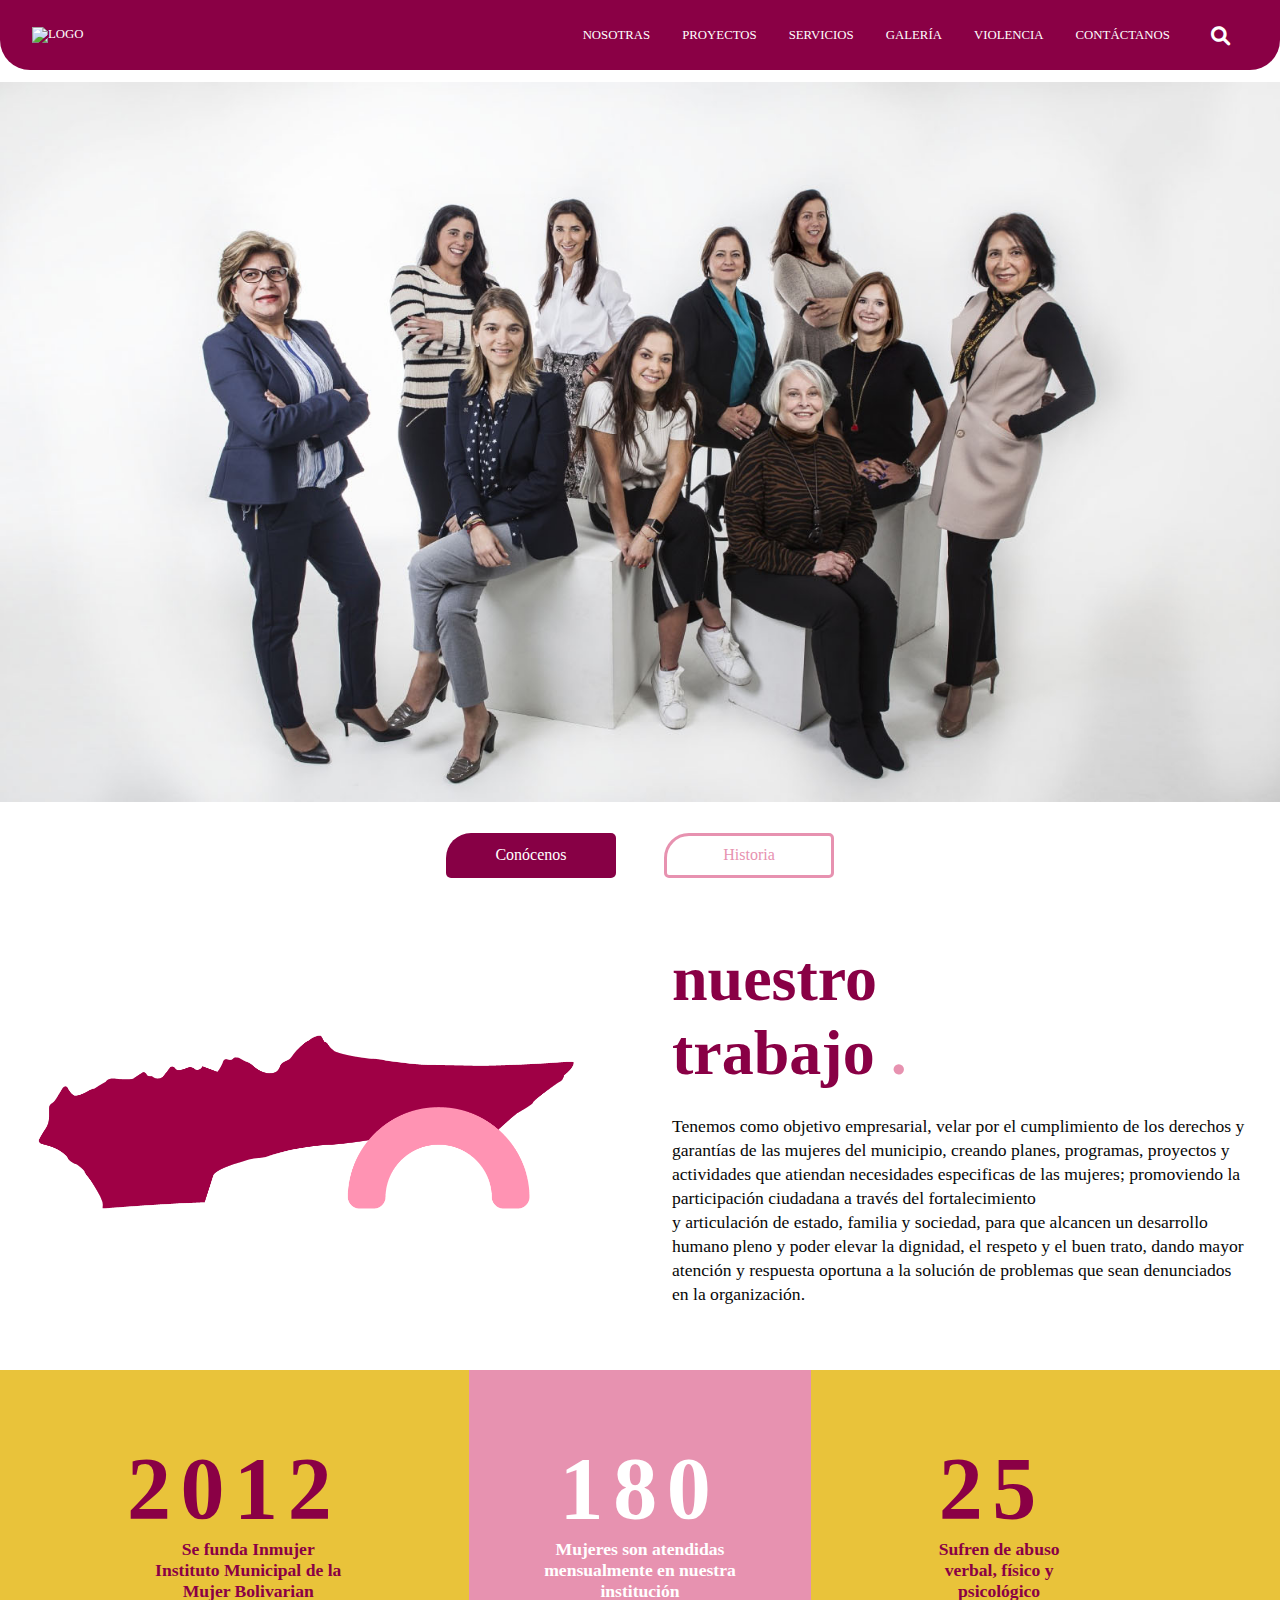
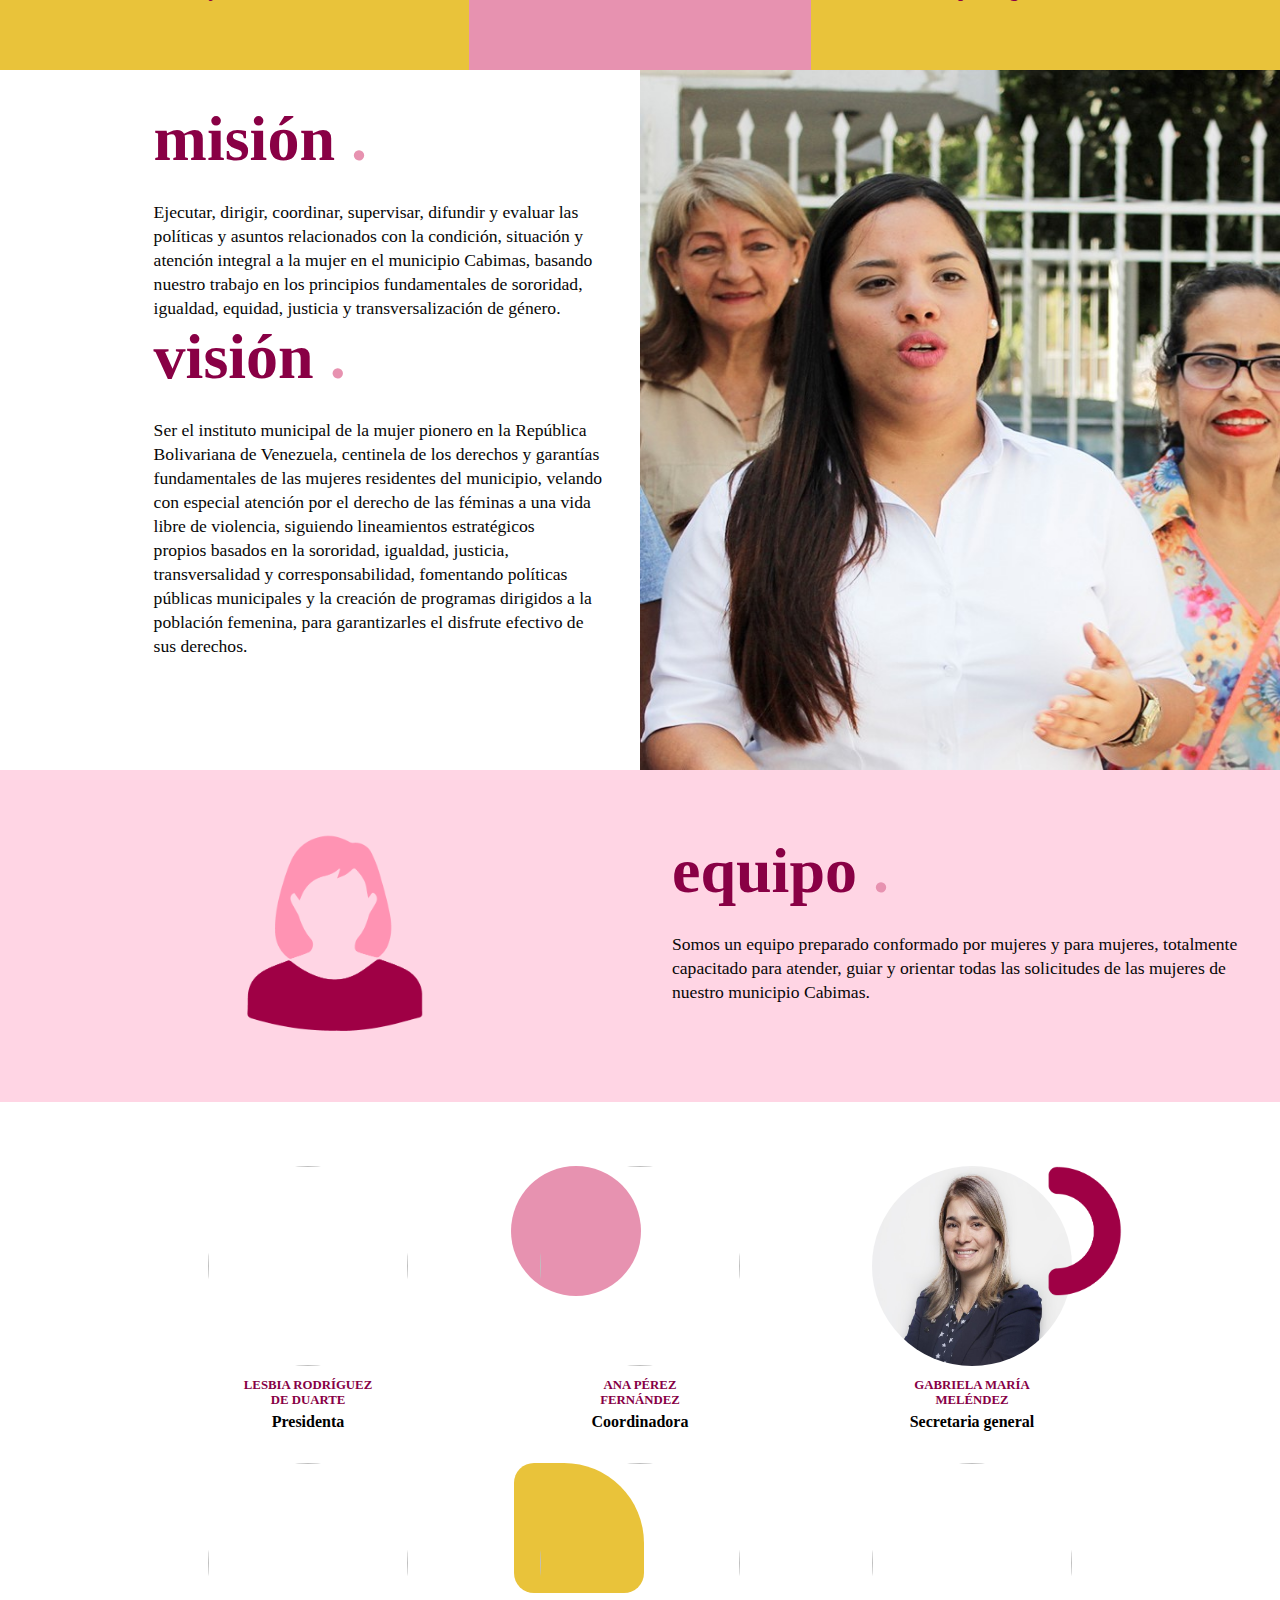
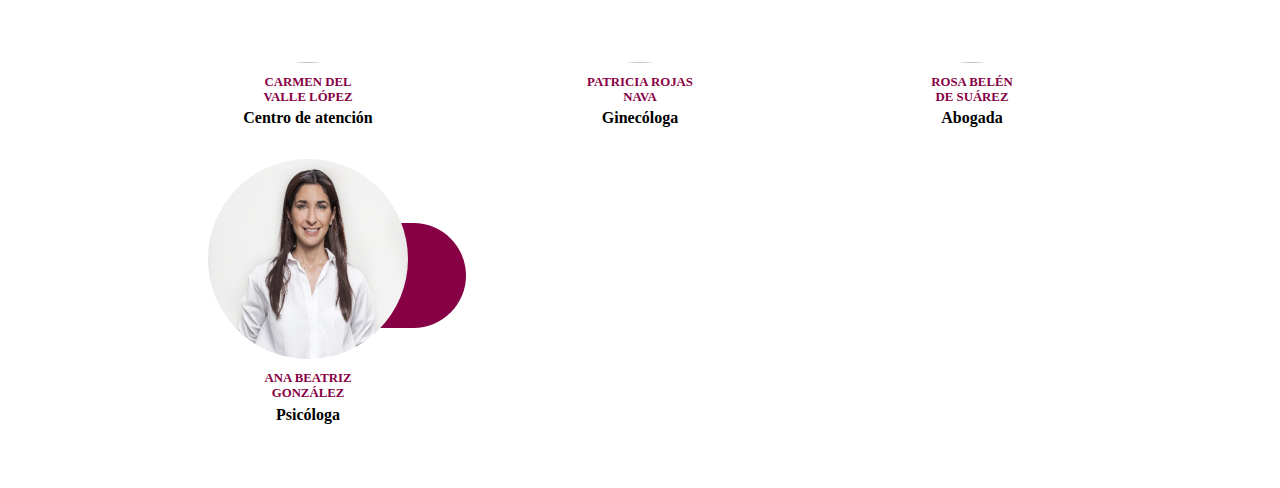
==== about.html @ 9f3c7866 "About page and refactor" ====
<!DOCTYPE html>
<html lang="en">
  <head>
    <meta charset="UTF-8" />
    <meta http-equiv="X-UA-Compatible" content="IE=edge" />
    <meta name="viewport" content="width=device-width, initial-scale=1.0" />
    <title>Conócenos</title>

    <!-- FONTS LINKS -->
    <link rel="stylesheet" href="./css/fonts.css" />

    <!-- CSS LINKS -->
    <link rel="stylesheet" href="./css/about.css" />
    <link rel="stylesheet" href="./css/header.css" />
    <link rel="stylesheet" href="./css/footer.css" />

    <!-- FONTAWESOME CDN LINK -->
    <link
      rel="stylesheet"
      href="https://cdnjs.cloudflare.com/ajax/libs/font-awesome/6.0.0/css/all.min.css"
      integrity="sha512-9usAa10IRO0HhonpyAIVpjrylPvoDwiPUiKdWk5t3PyolY1cOd4DSE0Ga+ri4AuTroPR5aQvXU9xC6qOPnzFeg=="
      crossorigin="anonymous"
      referrerpolicy="no-referrer"
    />
  </head>
  <body>
    <!-- HEADER -->
    <header class="header border-radius">
      <!-- CONTAINER LAYOUT -->
      <div class="container">
        <!-- LOGO -->
        <div>
          <a href="./index.html"><img src="./assets/images/Logo del instituto.png" alt="Logo" /></a>
        </div>

        <!-- NAVBAR -->
        <nav>
          <li><a href="#">Nosotras</a></li>
          <li><a href="#">Proyectos</a></li>
          <li><a href="#">Servicios</a></li>
          <li><a href="#">Galería</a></li>
          <li><a href="#">Violencia</a></li>
          <li><a href="#">Contáctanos</a></li>

          <div class="search-input">
            <i class="fa-solid fa-magnifying-glass"></i>

            <input type="text" placeholder="Buscar..." />
          </div>
        </nav>

        <!-- MOBILE BURGER ICON -->
        <div class="burger-icon" onclick="mobileNavHandler()">
          <i class="fa-solid fa-bars"></i>
        </div>
      </div>
    </header>

    <!-- MAIN -->
    <main class="main">
      <img src="./assets/images/about/1551988524.jpeg" alt="" />
    </main>

    <div class="layout-container">
      <!-- NAV SECTION -->
      <section class="nav-section">
        <a class="btn btn-conocenos" href="">Conócenos</a>

        <a class="btn btn-historia" href="">Historia</a>
      </section>

      <!-- OUR WORK -->
      <section class="work">
        <div class="container">
          <!-- IMAGE -->
          <div class="work-content-image">
            <img src="./assets/images/about/Nuestro trabajo.png" alt="" />
          </div>

          <div class="work-content-text">
            <h2 class="sub-title">
              Nuestro <span class="down">trabajo <span class="endpoint">.</span></span>
            </h2>

            <p class="paragraph">
              Tenemos como objetivo empresarial, velar por el cumplimiento de los derechos y
              garantías de las mujeres del municipio, creando planes, programas, proyectos y
              actividades que atiendan necesidades especificas de las mujeres; promoviendo la
              participación ciudadana a través del fortalecimiento <br />
              y articulación de estado, familia y sociedad, para que alcancen un desarrollo humano
              pleno y poder elevar la dignidad, el respeto y el buen trato, dando mayor atención y
              respuesta oportuna a la solución de problemas que sean denunciados en la organización.
            </p>
          </div>
        </div>
      </section>

      <!-- DATA CARDS -->
      <section class="data-cards">
        <div class="card">
          <h3>2012</h3>

          <p>
            Se funda Inmujer<br />
            Instituto Municipal de la<br />
            Mujer Bolivarian
          </p>
        </div>
        <div class="card">
          <h3>180</h3>

          <p>
            Mujeres son atendidas<br />
            mensualmente en nuestra<br />
            institución
          </p>
        </div>
        <div class="card">
          <h3>25</h3>

          <p>
            Sufren de abuso<br />
            verbal, físico y<br />
            psicológico
          </p>
        </div>
      </section>

      <!-- ENTERPRISE -->
      <section class="enterprise">
        <div class="enterprise-content-text">
          <div>
            <h2 class="sub-title">Misión <span class="endpoint">.</span></h2>

            <p class="paragraph">
              Ejecutar, dirigir, coordinar, supervisar, difundir y evaluar las políticas y asuntos
              relacionados con la condición, situación y atención integral a la mujer en el
              municipio Cabimas, basando nuestro trabajo en los principios fundamentales de
              sororidad, igualdad, equidad, justicia y transversalización de género.
            </p>
          </div>

          <div>
            <h2 class="sub-title">Visión <span class="endpoint">.</span></h2>

            <p class="paragraph">
              Ser el instituto municipal de la mujer pionero en la República Bolivariana de
              Venezuela, centinela de los derechos y garantías fundamentales de las mujeres
              residentes del municipio, velando con especial atención por el derecho de las féminas
              a una vida libre de violencia, siguiendo lineamientos estratégicos<br />
              propios basados en la sororidad, igualdad, justicia, transversalidad y
              corresponsabilidad, fomentando políticas públicas municipales y la creación de
              programas dirigidos a la población femenina, para garantizarles el disfrute efectivo
              de sus derechos.
            </p>
          </div>
        </div>

        <div class="enterprise-content-image">
          <img src="./assets/images/about/zuneyka0152.jpeg" alt="" />
        </div>
      </section>

      <!-- TEAM -->
      <section class="team">
        <div class="container">
          <div class="team-content-image">
            <img src="./assets/images/about/Equipo.png" alt="" />
          </div>

          <div class="team-content-text">
            <h2 class="sub-title">Equipo <span class="endpoint">.</span></h2>

            <p class="paragraph">
              Somos un equipo preparado conformado por mujeres y para mujeres, totalmente capacitado
              para atender, guiar y orientar todas las solicitudes de las mujeres de nuestro
              municipio Cabimas.
            </p>
          </div>
        </div>
      </section>

      <!-- TEAM CARDS -->
      <section class="team-cards">
        <div class="container">
          <!-- TEAM CARD 1 -->
          <div class="team-card">
            <div class="team-card-image">
              <img src="./assets/images/home/img-6.jpeg" alt="" />
            </div>

            <div class="team-card-text">
              <h4>
                LESBIA RODRÍGUEZ<br />
                DE DUARTE
              </h4>

              <p>Presidenta</p>
            </div>
          </div>

          <!-- TEAM CARD 2 -->
          <div class="team-card">
            <!-- FIGURE 1 -->
            <div class="team-figure team-card-figure-1"></div>

            <div class="team-card-image">
              <img src="./assets/images/home/img-1.jpeg" alt="" />
            </div>

            <div class="team-card-text">
              <h4>
                ANA PÉREZ<br />
                FERNÁNDEZ
              </h4>

              <p>Coordinadora</p>
            </div>
          </div>

          <!-- TEAM CARD 3 -->
          <div class="team-card">
            <!-- FIGURE 2 -->
            <div class="team-figure team-card-figure-2">
              <img src="./assets/images/home/figuras/Recursos-Web-Iaaanmujer.png" alt="" />
            </div>

            <div class="team-card-image">
              <img src="./assets/images/about/img-2.jpeg" alt="" />
            </div>

            <div class="team-card-text">
              <h4>
                GABRIELA MARÍA<br />
                MELÉNDEZ
              </h4>

              <p>Secretaria general</p>
            </div>
          </div>

          <!-- TEAM CARD 4 -->
          <div class="team-card">
            <!-- FIGURE 3 -->
            <div class="team-figure team-card-figure-3">
              <img src="./assets/images/home/figuras/Elemento home.png" alt="" />
            </div>

            <div class="team-card-image">
              <img src="./assets/images/home/img-3.jpeg" alt="" />
            </div>

            <div class="team-card-text">
              <h4>
                CARMEN DEL<br />
                VALLE LÓPEZ
              </h4>

              <p>Centro de atención</p>
            </div>
          </div>

          <!-- TEAM CARD 5 -->
          <div class="team-card">
            <!-- FIGURE 4 -->
            <div class="team-figure team-card-figure-4"></div>

            <div class="team-card-image">
              <img src="./assets/images/home/img-4.jpeg" alt="" />
            </div>

            <div class="team-card-text">
              <h4>
                PATRICIA ROJAS<br />
                NAVA
              </h4>

              <p>Ginecóloga</p>
            </div>
          </div>

          <!-- TEAM CARD 6 -->
          <div class="team-card">
            <div class="team-card-image">
              <img src="./assets/images/home/img-5.jpeg" alt="" />
            </div>

            <div class="team-card-text">
              <h4>
                ROSA BELÉN<br />
                DE SUÁREZ
              </h4>

              <p>Abogada</p>
            </div>
          </div>

          <!-- TEAM CARD 7 -->
          <div class="team-card">
            <!-- FIGURE 5 -->
            <div class="team-figure team-card-figure-5"></div>

            <div class="team-card-image">
              <img src="./assets/images/home/img-8.jpeg" alt="" />
            </div>

            <div class="team-card-text">
              <h4>
                ANA BEATRIZ<br />
                GONZÁLEZ
              </h4>

              <p>Psicóloga</p>
            </div>
          </div>
        </div>
      </section>
    </div>

    <script src="./js/main.js"></script>
  </body>
</html>
---- css/about.css ----
* {
  box-sizing: border-box;
  padding: 0;
  margin: 0;
}

/* GLOBAL CLASSES START */
.container {
  margin: 0 auto;
  max-width: 1280px;
}

.layout-container {
  position: relative;
  top: 4.8rem;
}

.btn {
  width: 150px;
  height: 45px;
  text-decoration: none;

  border-radius: 25px 5px 5px 5px;

  font-family: 'NunitoSans Black';
  font-size: 1rem;

  display: flex;
  justify-content: center;
  align-items: center;

  transition: all 0.3s ease-in-out;
}

.sub-title {
  text-transform: lowercase;

  color: #890045;
  font-family: 'DMSerifDisplay Regular';
  font-size: 2.5rem;

  text-align: center;
}

.sub-title .endpoint {
  color: #e792b0;
  font-size: 3rem;
}

.paragraph {
  margin-top: 1.5rem;
  line-height: 1.5rem;

  color: #070707;
  font-family: 'NunitoSans Regular';
  font-size: 1rem;
}

@media screen and (min-width: 768px) {
  .sub-title {
    text-align: start;
    font-size: 4rem;
  }

  .sub-title .down {
    display: block;
  }

  .sub-title .endpoint {
    font-size: 4rem;
  }

  .paragraph {
    font-size: 1.1rem;
  }

  .btn {
    width: 170px;
  }
}

/* GLOBAL CLASSES END */

/* MAIN START */
.main {
  position: relative;
  top: 5.1rem;
}

.main img {
  width: 100%;
}

/* MAIN END */

/* NAV SECTION START */
.nav-section {
  padding: 2rem 0;
  display: flex;
  justify-content: center;
}

.btn-conocenos {
  background-color: #870045;
  margin-right: 1.5rem;
  color: #fff;
}

.btn-conocenos:hover {
  background: #fff;
  border: 2px solid #870045;
  color: #870045;
}

.btn-historia {
  background: #fff;
  margin-left: 1.5rem;
  border: 3px solid #e792b0;
  color: #e792b0;
}

.btn-historia:hover {
  background: #e792b0;
  color: #fff;
}

/* NAV SECTION END */

/* OUR WORK START */
.work .container {
  padding: 2rem 2rem 4rem 2rem;

  display: grid;
  grid-template-columns: auto;
  gap: 2rem;
}

.work-content-image img {
  width: 100%;
}

@media screen and (min-width: 768px) {
  .work .container {
    grid-template-columns: 50% 50%;
  }

  .work-content-image {
    margin: auto 0;
  }

  .work p {
    padding-right: 2rem;
  }
}

@media screen and (min-width: 1024px) {
  .work-content-image img {
    width: 90%;
  }
}

/*  OUR WORK END */
/* .data-cards {
  display: grid;
  grid-auto-rows: 300px;
} */

.data-cards .card {
  height: 300px;
  text-align: center;

  display: flex;
  align-items: center;
  justify-content: center;

  flex-direction: column;
}

.data-cards h3 {
  letter-spacing: 0.6rem;

  font-size: 5.5rem;
  font-family: 'DMSerifDisplay Regular';
}

.data-cards p {
  font-size: 1.1rem;
  font-family: 'NunitoSans Regular';
  font-weight: 600;
}

.data-cards .card:nth-child(1),
.data-cards .card:nth-child(3) {
  background: #e9c33a;
}

.data-cards .card:nth-child(1) h3,
.data-cards .card:nth-child(1) p,
.data-cards .card:nth-child(3) h3,
.data-cards .card:nth-child(3) p {
  color: #8a0045;
}

.data-cards .card:nth-child(2) {
  background: #e792b0;
}

.data-cards .card:nth-child(2) h3,
.data-cards .card:nth-child(2) p {
  color: #fff;
}

@media screen and (min-width: 765px) {
  .data-cards {
    display: flex;
  }

  .data-cards .card {
    flex: 1;
  }
}

@media screen and (min-width: 1024px) {
  .data-cards .card:nth-child(1) {
    padding-right: 8rem;
    align-items: flex-end;
  }

  .data-cards .card:nth-child(3) {
    padding-left: 8rem;
    align-items: flex-start;
  }
}

/* DATA CARD END */

/* ENTERPRISE START */
.enterprise {
  position: relative;
}

.enterprise-content-text {
  padding: 2rem;
}

.enterprise-content-image {
  display: flex;
}

.enterprise-content-image img {
  width: 100%;
}

@media screen and (min-width: 768px) {
  .enterprise {
    display: flex;
  }

  .enterprise-content-text,
  .enterprise-content-image {
    width: 50%;
  }

  .enterprise-content-text {
    padding-left: 6%;
  }
}

@media screen and (min-width: 1024px) {
  .enterprise-content-text {
    padding-left: 12%;
  }
}

@media screen and (min-width: 1280px) {
  .enterprise {
    height: 700px;
  }
}

/* ENTERPRISE END */

/* TEAM START */
.team {
  background: #ffd5e4;
}

.team .container {
  padding: 4rem 2rem;

  display: grid;
  gap: 2rem;
}

.team-content-image {
  text-align: center;
}

.team-content-image img {
  max-height: 200px;
}

@media screen and (min-width: 760px) {
  .team .container {
    grid-template-columns: 50% 50%;
  }

  .team p {
    padding-right: 2rem;
  }
}

/* TEAM END  */

/* TEAM CARDS START */
.team-cards .container {
  padding: 4rem 2rem;

  display: grid;
  gap: 2rem;

  justify-content: center;
}

.team-card {
  position: relative;
  text-align: center;

  /* background-color: aqua; */
  width: 300px;

  transition: all 0.3s ease-in-out;
}

.team-card:hover {
  transform: translateY(-5px);
}

.team-card-image {
  margin: 0 auto;
}

.team-card-image img {
  width: 200px;
  height: 200px;

  border-radius: 50%;
}

.team-card h4 {
  margin-top: 0.5rem;
  color: #870045;

  font-size: 0.8rem;
  font-family: 'NunitoSans Black';
}

.team-card p {
  margin-top: 0.3rem;
  font-family: 'NunitoSans Regular';
  font-weight: bold;
}

/* TEAM CARD FIGURES */
.team-card-figure-1 {
  position: absolute;
  top: 0rem;
  left: 1.3rem;

  background: #e792b0;
  width: 130px;
  height: 130px;
  border-radius: 50%;

  z-index: -1;
}

.team-card-figure-2 {
  position: absolute;
  right: 0;
}

.team-card-figure-2 img {
  max-height: 130px;
}

.team-card-figure-3 {
  position: absolute;
  left: -2.5rem;
  top: 4rem;
}

.team-card-figure-3 img {
  max-height: 80px;
}

.team-card-figure-4 {
  position: absolute;
  left: 1.5rem;

  background: #e9c33a;
  width: 130px;
  height: 130px;

  border-radius: 20px 80px 20px 20px;
  z-index: -1;
}

.team-card-figure-5 {
  position: absolute;
  right: -0.5rem;
  bottom: 6rem;

  background: #870045;
  width: 230px;
  height: 105px;

  border-radius: 80px 80px 80px 80px;
  z-index: -1;
}

@media screen and (min-width: 1024px) {
  .team-cards .container {
    grid-template-columns: auto auto auto;
  }
}
---- css/header.css ----
.header {
  position: absolute;
  width: 100%;

  background: #8a0045;
  /* border-radius: 0 0 30px 30px; */

  font-family: 'NunitoSans ExtraBold';

  z-index: 1000;
}

.header.border-radius {
  border-radius: 0 0 30px 30px;
}

.header .container {
  padding: 1rem 2rem;

  font-size: 0.8rem;

  display: flex;
  justify-content: space-between;
  align-items: center;
}

.header img {
  object-fit: cover;
  max-height: 4rem;
}

.header nav {
  list-style: none;

  display: grid;
  grid-template-columns: auto auto auto auto auto auto auto;
  gap: 2rem;
  align-items: center;
}

.header a {
  text-transform: uppercase;
  text-decoration: none;
  /* letter-spacing: 0.1rem; */

  color: #fff;
  cursor: pointer;

  transition: all 0.3s ease-in-out;
}

.header a:hover {
  color: #e9c33a;
}

.header .search-input {
  padding: 0.6rem;

  border-radius: 1.5rem;

  display: flex;
  align-items: center;
}

.header .search-input i {
  color: #fff;

  font-size: 1.2rem;
}

.header .search-input input {
  background: none;
  width: 0;
  margin-left: 0.5rem;

  letter-spacing: 0.1rem;
  outline: none;
  border: none;

  font-family: 'NunitoSans ExtraBold';

  transition: all 0.3s ease-in-out;
}

.header .search-input:hover {
  background-color: #fff;
}

.header .search-input:hover > i {
  color: rgb(185, 185, 185);
}

.header .search-input:hover > input {
  width: 12.5rem;
}

.header .burger-icon {
  display: none;
}

@media screen and (max-width: 1145px) {
  /* .header {
    background-color: #e9c33a;
  } */

  .header nav {
    position: absolute;
    left: 0;
    top: 6.3rem;

    background: #8a0045;
    width: 100%;
    height: 0;
    opacity: 0;

    grid-template-columns: auto;
    grid-auto-rows: 5rem;
    gap: 0;

    text-align: center;

    transition: all 0.3s ease-in-out;

    z-index: 1000;

    pointer-events: none;
  }

  .header nav.open {
    height: calc(100vh - 6.375rem);
    opacity: 1;
    pointer-events: all;
  }

  .header .burger-icon {
    display: block;

    color: #fff;
    font-size: 1.5rem;

    cursor: pointer;
  }

  .header .search-input {
    display: none;
  }
}
---- css/footer.css ----
.footer {
  background: #850045;
  font-family: 'NunitoSans ExtraBold';
  color: #fff;
}

.footer .container {
  padding: 2rem;
}

.footer .logo {
  object-fit: cover;
  max-height: 5rem;
}

.footer-content {
  margin-top: 3rem;
}

.footer ul {
  list-style: none;

  display: grid;

  grid-template-columns: auto;
  gap: 2rem;

  align-items: center;
}

.footer ul a {
  font-size: 0.8rem;
  text-transform: uppercase;
  text-decoration: none;

  color: #fff;

  transition: all 0.3s ease-in-out;
}

.footer ul a:hover {
  color: #e9c33a;
}

.footer-social-networks {
  margin-top: 3rem;
}

.footer .networks-container {
  font-size: 1.7rem;
}

.footer-social-networks i {
  margin-right: 1rem;

  transition: all 0.3s ease-in-out;
}

.footer-social-networks i:hover {
  color: rgba(255, 255, 255, 0.774);
  cursor: pointer;
}

.footer-derechos {
  margin-top: 3rem;
  text-align: start;
}

@media screen and (min-width: 768px) {
  .footer .footer-content-container {
    display: grid;

    grid-template-columns: auto auto;
    gap: 20px;
  }

  .footer ul {
    grid-template-columns: auto auto auto auto auto auto;
    gap: 1rem;
  }

  .footer-social-networks {
    margin-top: 1rem;
  }

  .footer .networks-container {
    text-align: end;
  }

  .footer-derechos {
    margin-top: 1rem;
    text-align: center;
  }
}

@media screen and (min-width: 1024px) {
  .footer ul {
    grid-template-columns: auto auto auto auto auto auto;
    gap: 0;
  }
}
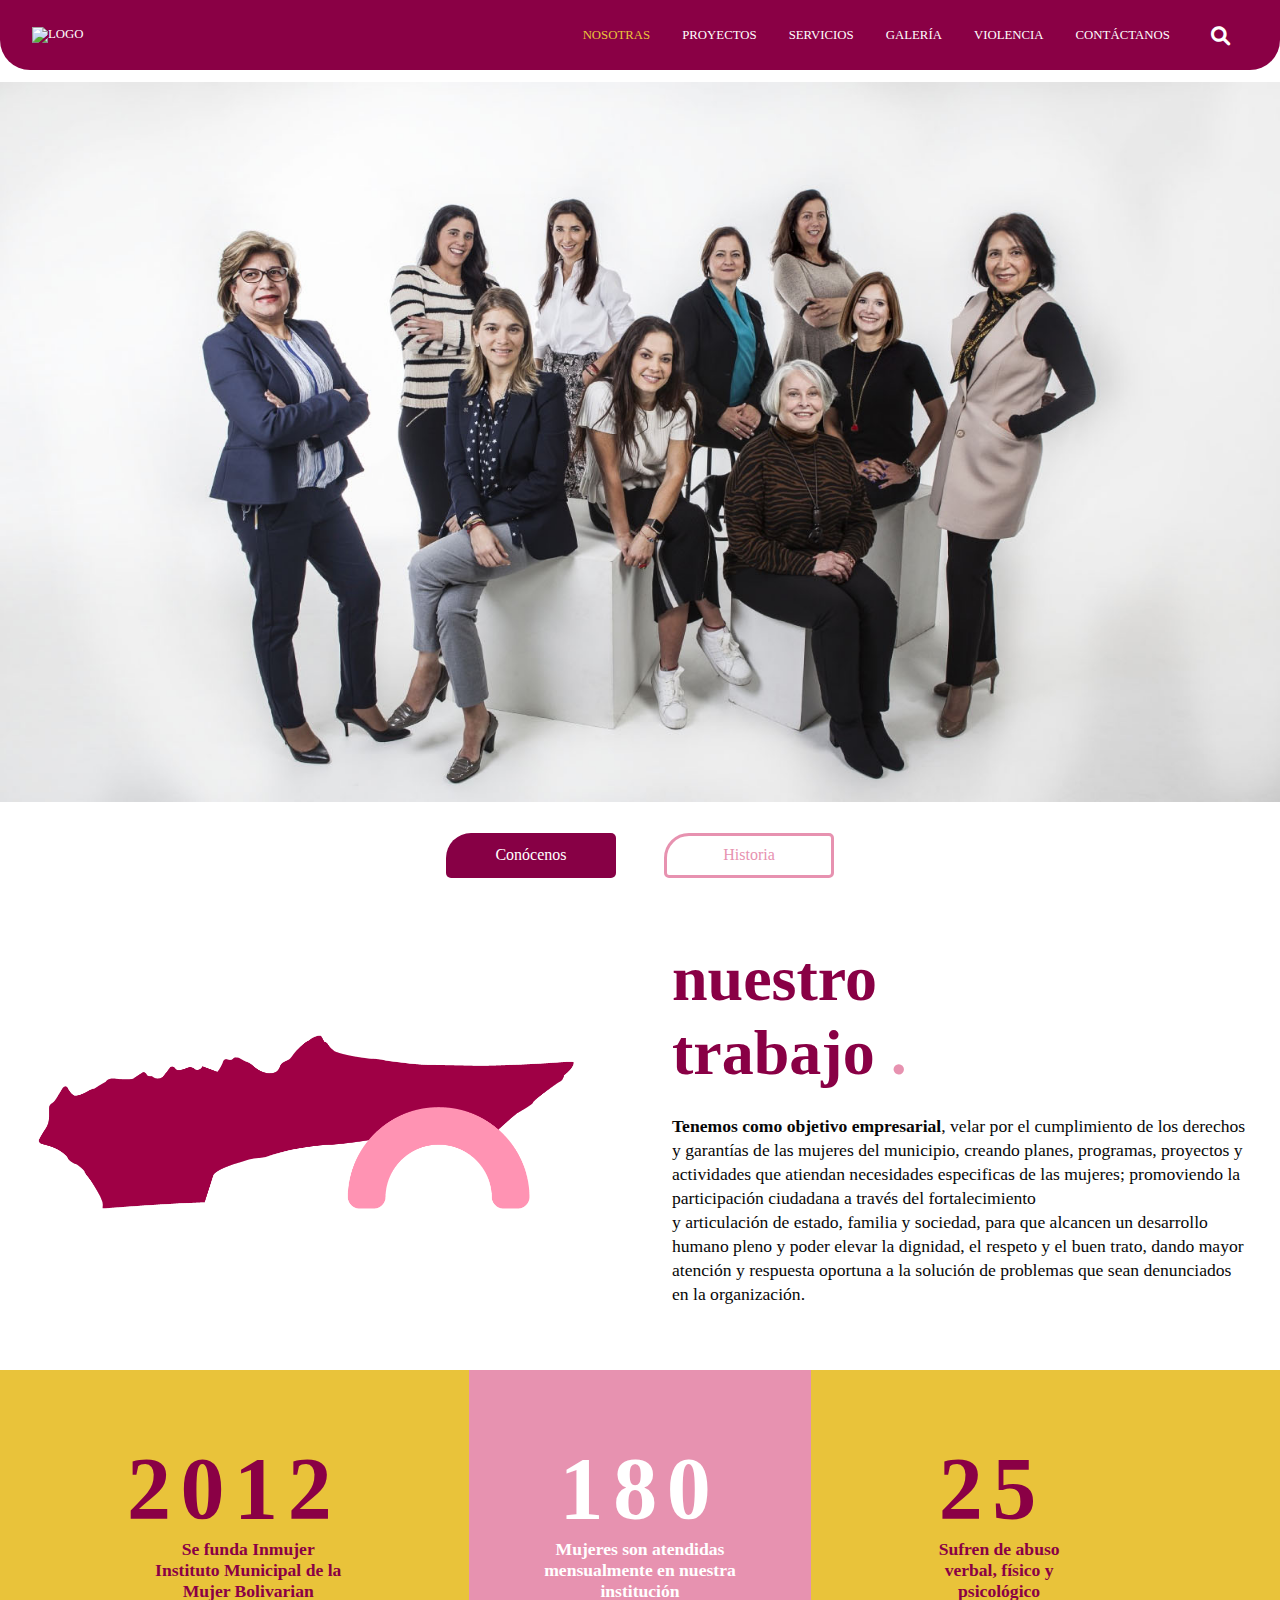
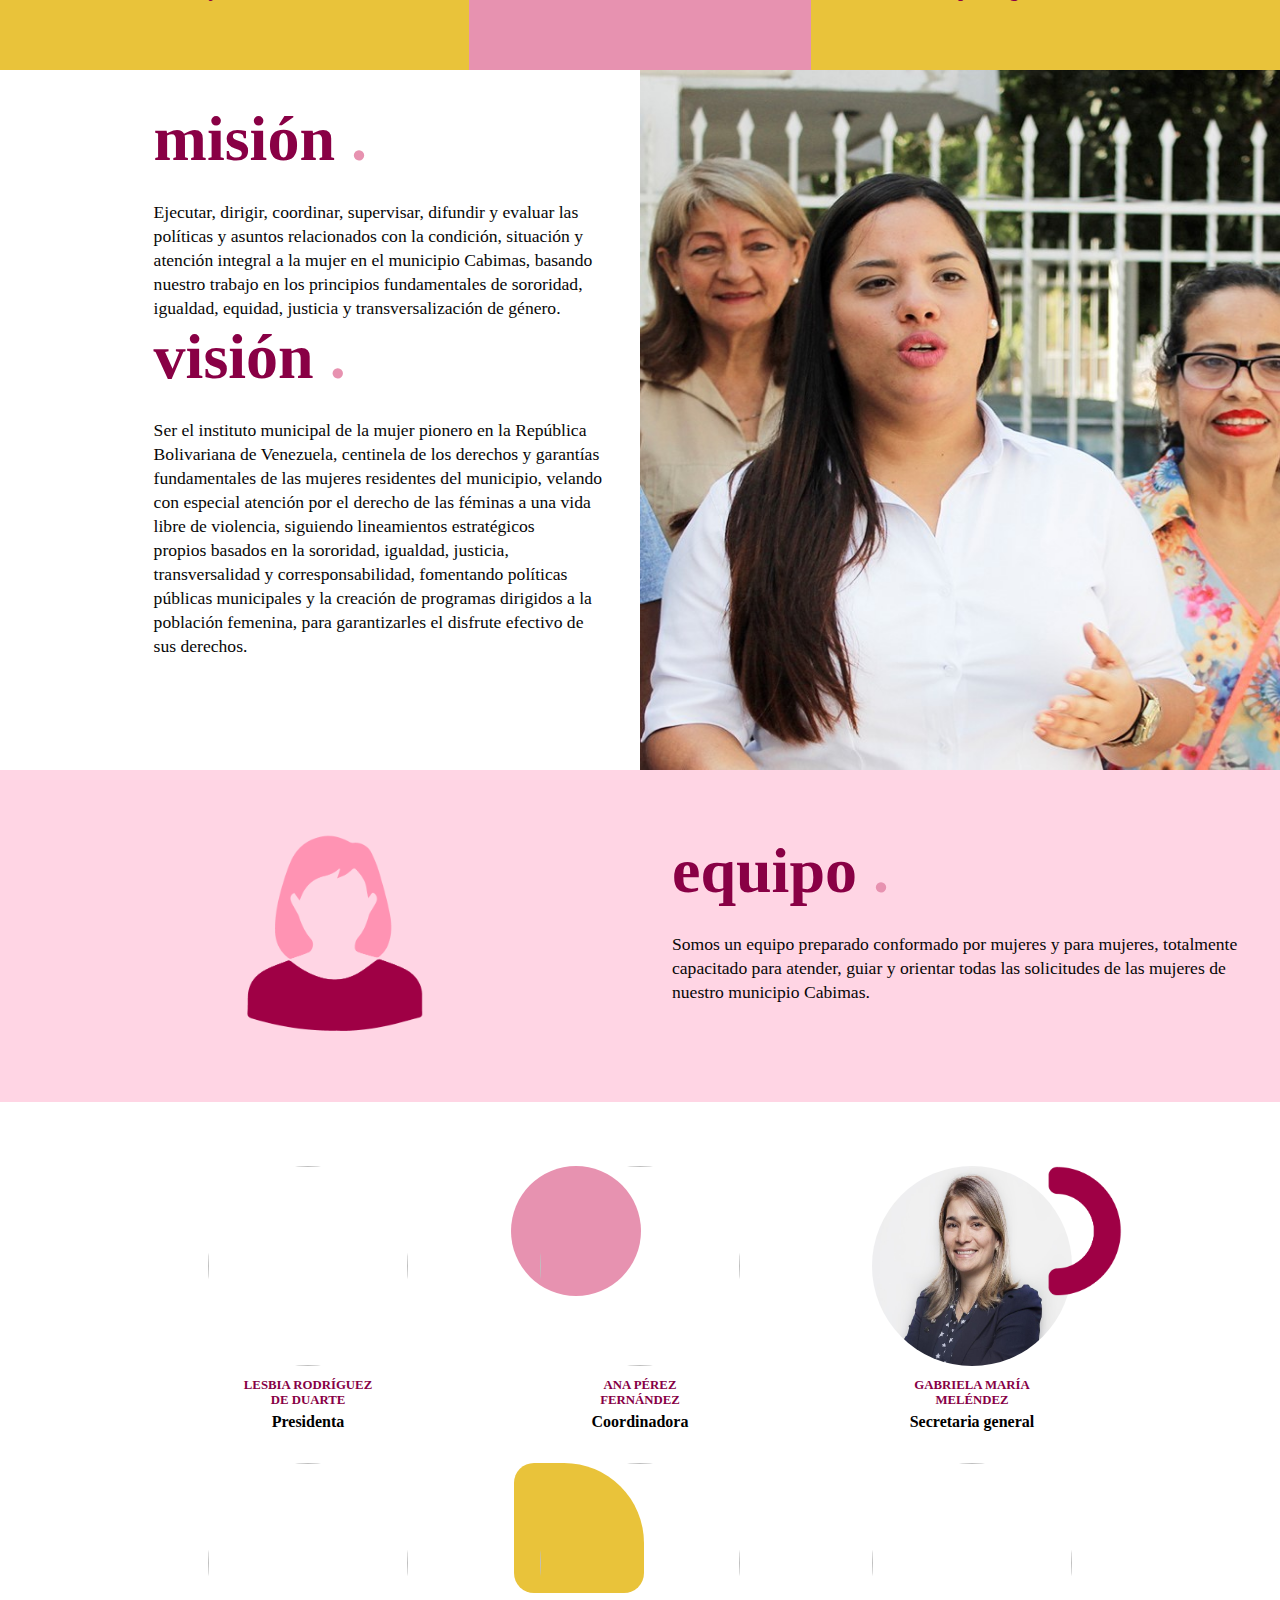
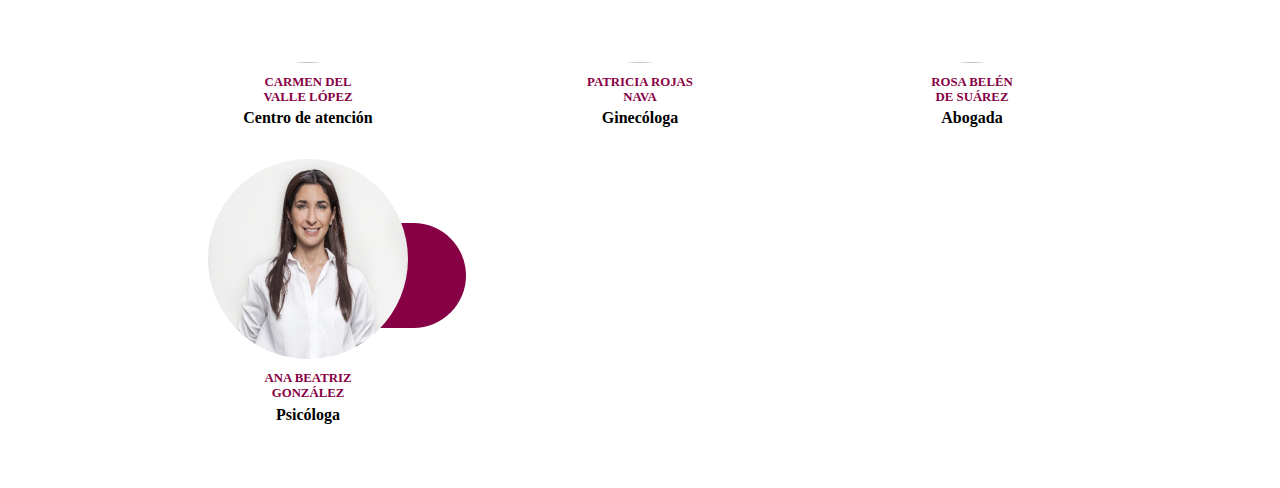
==== commit 82ec2e4f: "Projects page added and refactor code" ====
--- a/about.html
+++ b/about.html
@@ -5,6 +5,7 @@
     <meta http-equiv="X-UA-Compatible" content="IE=edge" />
     <meta name="viewport" content="width=device-width, initial-scale=1.0" />
     <title>Conócenos</title>
+    <link rel="shortcut icon" href="./assets/Logo-del-instituto.ico" type="image/x-icon" />
 
     <!-- FONTS LINKS -->
     <link rel="stylesheet" href="./css/fonts.css" />
@@ -35,8 +36,8 @@
 
         <!-- NAVBAR -->
         <nav>
-          <li><a href="#">Nosotras</a></li>
-          <li><a href="#">Proyectos</a></li>
+          <li><a class="active" href="./about.html">Nosotras</a></li>
+          <li><a href="./projects.html">Proyectos</a></li>
           <li><a href="#">Servicios</a></li>
           <li><a href="#">Galería</a></li>
           <li><a href="#">Violencia</a></li>
@@ -64,9 +65,9 @@
     <div class="layout-container">
       <!-- NAV SECTION -->
       <section class="nav-section">
-        <a class="btn btn-conocenos" href="">Conócenos</a>
-
-        <a class="btn btn-historia" href="">Historia</a>
+        <a class="btn btn-conocenos" href="./about.html">Conócenos</a>
+
+        <a class="btn btn-historia" href="./history.html">Historia</a>
       </section>
 
       <!-- OUR WORK -->
@@ -83,10 +84,10 @@
             </h2>
 
             <p class="paragraph">
-              Tenemos como objetivo empresarial, velar por el cumplimiento de los derechos y
-              garantías de las mujeres del municipio, creando planes, programas, proyectos y
-              actividades que atiendan necesidades especificas de las mujeres; promoviendo la
-              participación ciudadana a través del fortalecimiento <br />
+              <strong>Tenemos como objetivo empresarial</strong>, velar por el cumplimiento de los
+              derechos y garantías de las mujeres del municipio, creando planes, programas,
+              proyectos y actividades que atiendan necesidades especificas de las mujeres;
+              promoviendo la participación ciudadana a través del fortalecimiento <br />
               y articulación de estado, familia y sociedad, para que alcancen un desarrollo humano
               pleno y poder elevar la dignidad, el respeto y el buen trato, dando mayor atención y
               respuesta oportuna a la solución de problemas que sean denunciados en la organización.
--- a/css/header.css
+++ b/css/header.css
@@ -8,10 +8,6 @@
   font-family: 'NunitoSans ExtraBold';
 
   z-index: 1000;
-}
-
-.header.border-radius {
-  border-radius: 0 0 30px 30px;
 }
 
 .header .container {
@@ -47,6 +43,10 @@
   cursor: pointer;
 
   transition: all 0.3s ease-in-out;
+}
+
+.header a.active {
+  color: #e9c33a;
 }
 
 .header a:hover {
@@ -98,6 +98,12 @@
   display: none;
 }
 
+@media screen and (min-width: 640px) {
+  .header.border-radius {
+    border-radius: 0 0 30px 30px;
+  }
+}
+
 @media screen and (max-width: 1145px) {
   /* .header {
     background-color: #e9c33a;
@@ -127,9 +133,15 @@
   }
 
   .header nav.open {
-    height: calc(100vh - 6.375rem);
+    height: calc(100vh - 101px);
     opacity: 1;
     pointer-events: all;
+
+    overflow-y: auto;
+  }
+
+  .header nav::-webkit-scrollbar {
+    display: none;
   }
 
   .header .burger-icon {
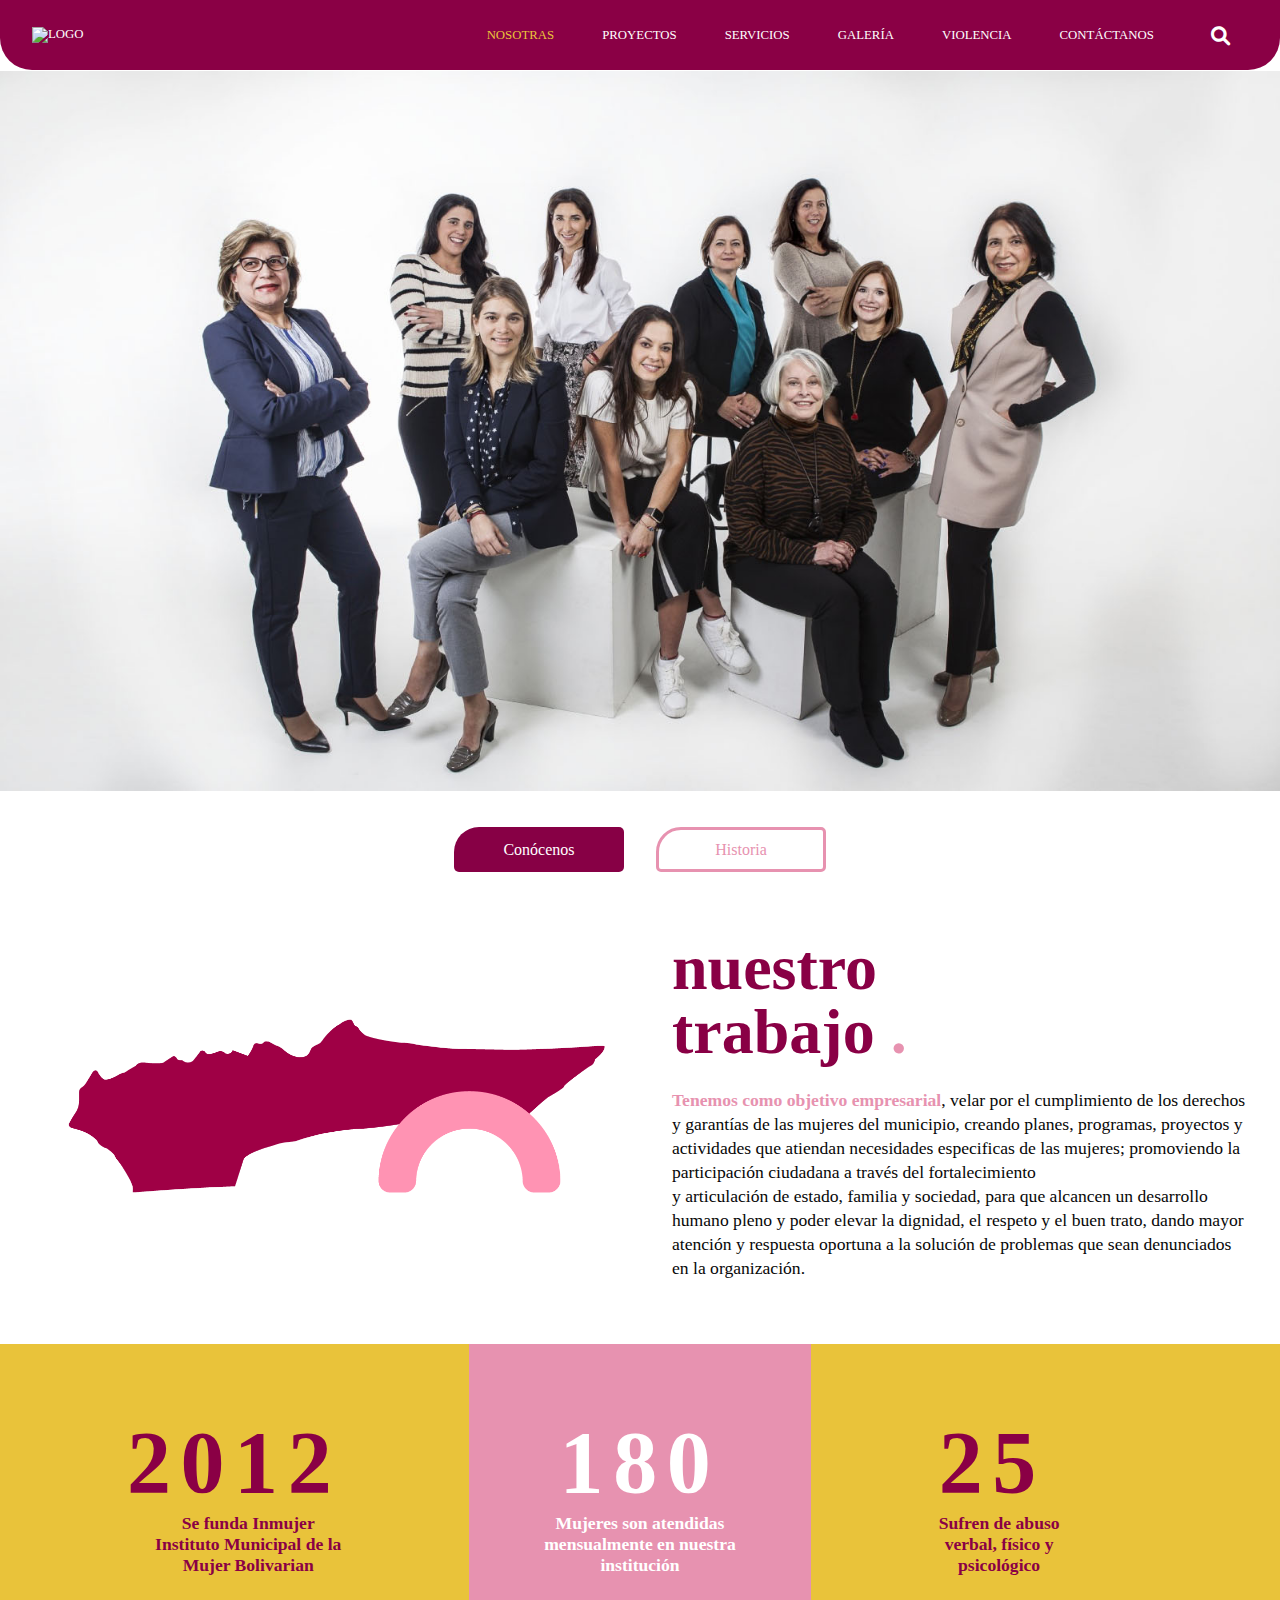
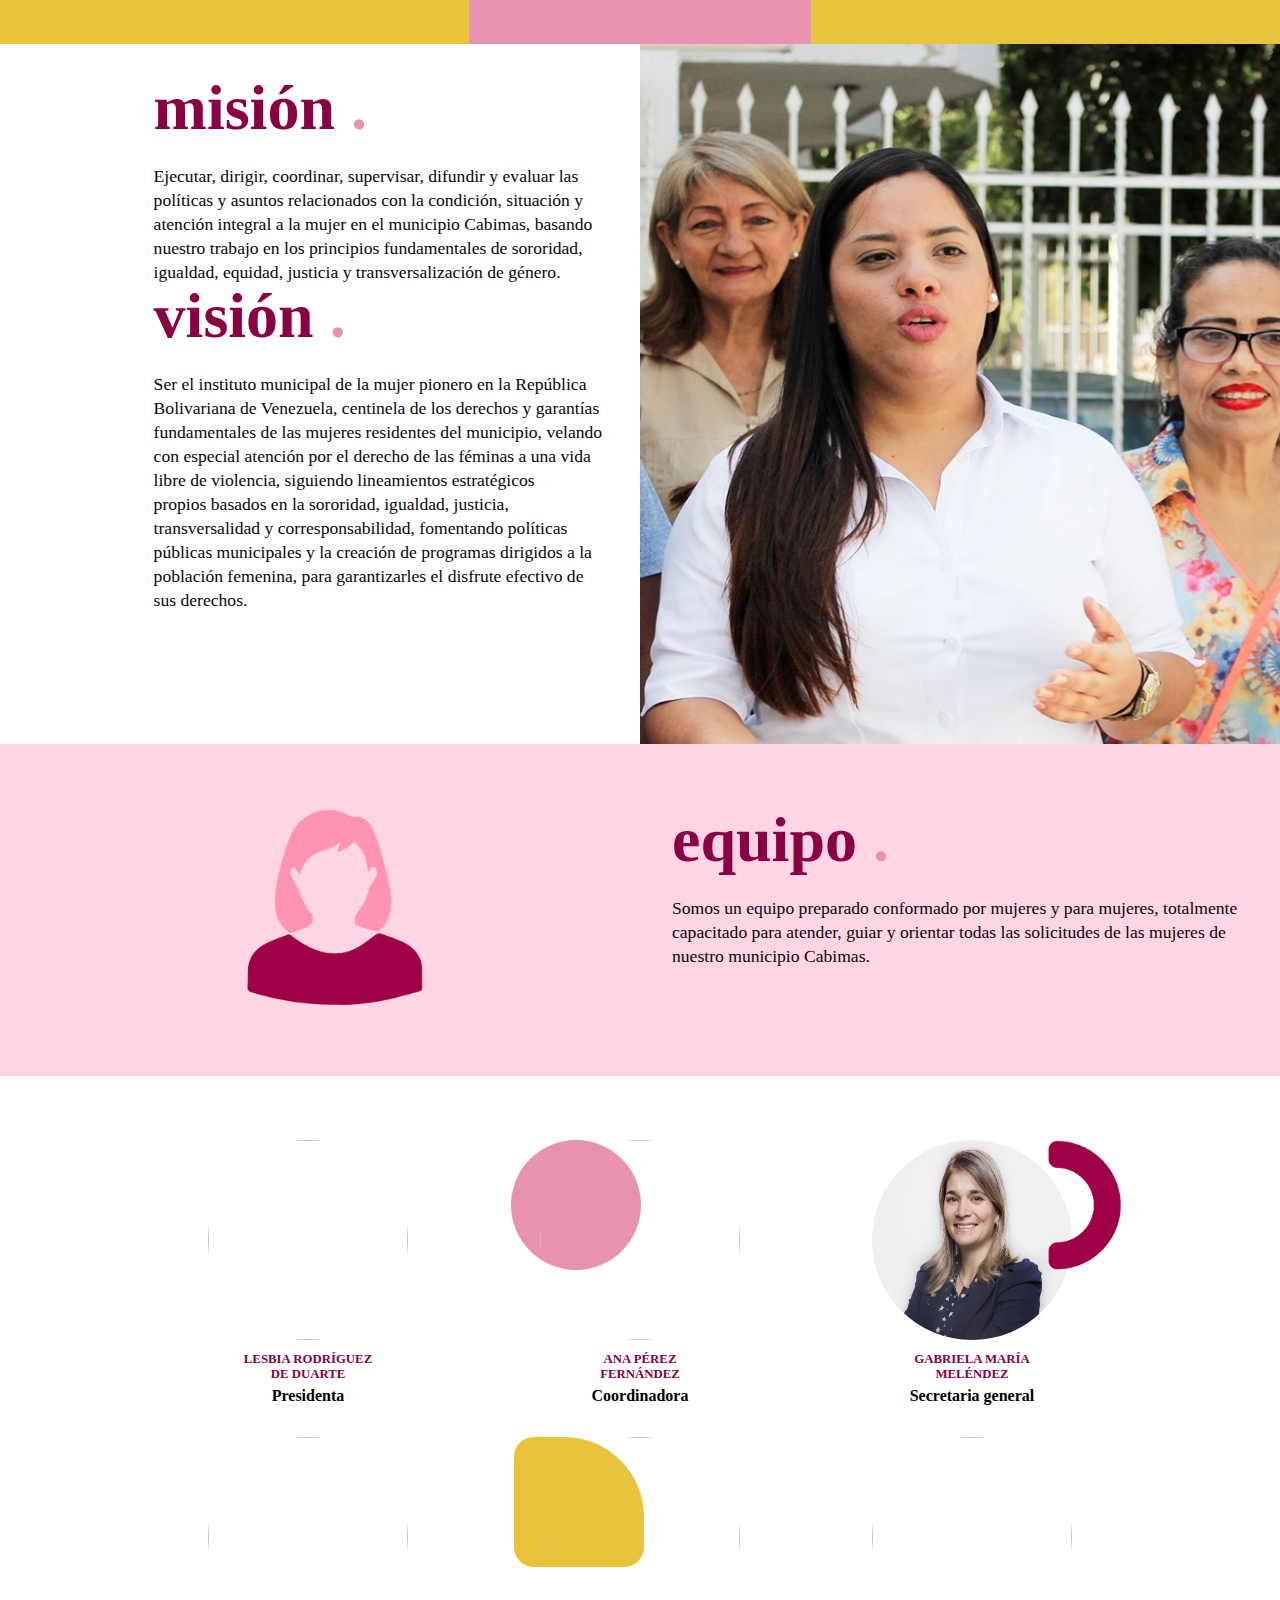
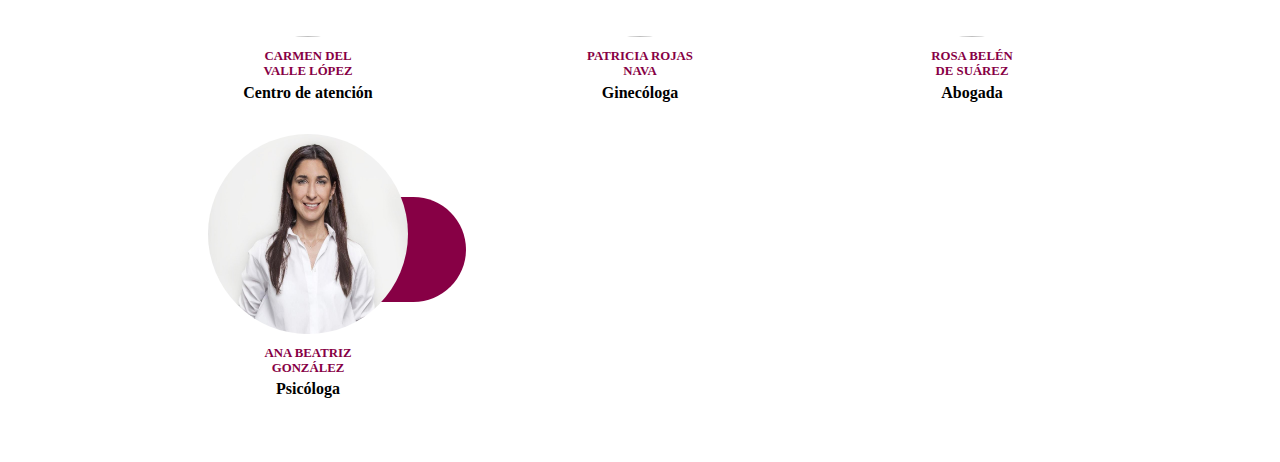
==== commit c4a8c78a: "CSS Refactor code and Contact Us page added" ====
--- a/about.html
+++ b/about.html
@@ -31,17 +31,19 @@
       <div class="container">
         <!-- LOGO -->
         <div>
-          <a href="./index.html"><img src="./assets/images/Logo del instituto.png" alt="Logo" /></a>
+          <a href="./index.html">
+            <img class="header-logo" src="./assets/images/Logo del instituto.png" alt="Logo" />
+          </a>
         </div>
 
         <!-- NAVBAR -->
-        <nav>
+        <nav class="">
           <li><a class="active" href="./about.html">Nosotras</a></li>
           <li><a href="./projects.html">Proyectos</a></li>
-          <li><a href="#">Servicios</a></li>
-          <li><a href="#">Galería</a></li>
-          <li><a href="#">Violencia</a></li>
-          <li><a href="#">Contáctanos</a></li>
+          <li><a href="./services.html">Servicios</a></li>
+          <li><a href="./gallery-photos.html">Galería</a></li>
+          <li><a href="./violence.html">Violencia</a></li>
+          <li><a href="./contact-us.html">Contáctanos</a></li>
 
           <div class="search-input">
             <i class="fa-solid fa-magnifying-glass"></i>
@@ -51,18 +53,19 @@
         </nav>
 
         <!-- MOBILE BURGER ICON -->
-        <div class="burger-icon" onclick="mobileNavHandler()">
+        <div class="header-icon" onclick="mobileNavHandler()">
           <i class="fa-solid fa-bars"></i>
         </div>
       </div>
     </header>
 
-    <!-- MAIN -->
-    <main class="main">
-      <img src="./assets/images/about/1551988524.jpeg" alt="" />
-    </main>
-
-    <div class="layout-container">
+    <!-- LAYOUT -->
+    <div class="layout">
+      <!-- MAIN -->
+      <main class="main">
+        <img src="./assets/images/about/1551988524.jpeg" alt="" />
+      </main>
+
       <!-- NAV SECTION -->
       <section class="nav-section">
         <a class="btn btn-conocenos" href="./about.html">Conócenos</a>
--- a/css/about.css
+++ b/css/about.css
@@ -10,13 +10,25 @@
   max-width: 1280px;
 }
 
-.layout-container {
+.layout {
   position: relative;
-  top: 4.8rem;
+  top: 77px;
+}
+
+@media screen and (min-width: 640px) {
+  .layout {
+    top: 55px;
+  }
+}
+
+@media screen and (min-width: 1024px) {
+  .layout {
+    top: 71px;
+  }
 }
 
 .btn {
-  width: 150px;
+  width: 120px;
   height: 45px;
   text-decoration: none;
 
@@ -34,10 +46,11 @@
 
 .sub-title {
   text-transform: lowercase;
+  line-height: 100%;
 
   color: #890045;
   font-family: 'DMSerifDisplay Regular';
-  font-size: 2.5rem;
+  font-size: 2.4rem;
 
   text-align: center;
 }
@@ -54,6 +67,16 @@
   color: #070707;
   font-family: 'NunitoSans Regular';
   font-size: 1rem;
+}
+
+@media screen and (min-width: 468px) {
+  .btn {
+    width: 150px;
+  }
+
+  .sub-title {
+    font-size: 2.5rem;
+  }
 }
 
 @media screen and (min-width: 768px) {
@@ -84,7 +107,6 @@
 /* MAIN START */
 .main {
   position: relative;
-  top: 5.1rem;
 }
 
 .main img {
@@ -102,19 +124,19 @@
 
 .btn-conocenos {
   background-color: #870045;
-  margin-right: 1.5rem;
+  margin-right: 1rem;
   color: #fff;
 }
 
 .btn-conocenos:hover {
   background: #fff;
-  border: 2px solid #870045;
+  border: 3px solid #870045;
   color: #870045;
 }
 
 .btn-historia {
   background: #fff;
-  margin-left: 1.5rem;
+  margin-left: 1rem;
   border: 3px solid #e792b0;
   color: #e792b0;
 }
@@ -135,8 +157,16 @@
   gap: 2rem;
 }
 
+.work-content-image {
+  text-align: center;
+}
+
 .work-content-image img {
-  width: 100%;
+  width: 80%;
+}
+
+.work .paragraph strong {
+  color: #e792b0;
 }
 
 @media screen and (min-width: 768px) {
@@ -144,6 +174,10 @@
     grid-template-columns: 50% 50%;
   }
 
+  .work-content-image img {
+    width: 100%;
+  }
+
   .work-content-image {
     margin: auto 0;
   }
@@ -160,11 +194,6 @@
 }
 
 /*  OUR WORK END */
-/* .data-cards {
-  display: grid;
-  grid-auto-rows: 300px;
-} */
-
 .data-cards .card {
   height: 300px;
   text-align: center;
@@ -297,12 +326,16 @@
 }
 
 .team-content-image img {
-  max-height: 200px;
+  max-height: 130px;
 }
 
 @media screen and (min-width: 760px) {
   .team .container {
     grid-template-columns: 50% 50%;
+  }
+
+  .team-content-image img {
+    max-height: 200px;
   }
 
   .team p {
--- a/css/header.css
+++ b/css/header.css
@@ -1,159 +1,163 @@
 .header {
   position: absolute;
+  top: 0;
+
   width: 100%;
-
   background: #8a0045;
-  /* border-radius: 0 0 30px 30px; */
-
   font-family: 'NunitoSans ExtraBold';
-
   z-index: 1000;
+  font-size: 0.8rem;
 }
 
 .header .container {
   padding: 1rem 2rem;
 
-  font-size: 0.8rem;
-
   display: flex;
+  align-items: center;
   justify-content: space-between;
-  align-items: center;
 }
 
-.header img {
-  object-fit: cover;
-  max-height: 4rem;
+.header .header-logo {
+  max-height: 2.5rem;
+}
+
+.header nav {
+  position: absolute;
+  left: 0;
+  top: 77px;
+
+  width: 100%;
+  height: 0;
+  opacity: 0;
+  overflow-y: auto;
+
+  transition: all 0.3s ease-in-out;
+}
+
+.header nav::-webkit-scrollbar {
+  display: none;
+}
+
+.header nav.open {
+  background-color: #8a0045;
+  height: 100vh;
+  opacity: 1;
+  z-index: 1000;
+
+  /* pointer-events: auto; */
+  z-index: 1000;
 }
 
 .header nav {
   list-style: none;
 
   display: grid;
-  grid-template-columns: auto auto auto auto auto auto auto;
-  gap: 2rem;
-  align-items: center;
+  grid-auto-rows: 5rem;
+
+  text-align: center;
 }
 
 .header a {
   text-transform: uppercase;
   text-decoration: none;
-  /* letter-spacing: 0.1rem; */
-
   color: #fff;
   cursor: pointer;
 
   transition: all 0.3s ease-in-out;
 }
 
+.header a:hover {
+  color: #e9c33a;
+}
+
 .header a.active {
   color: #e9c33a;
 }
 
-.header a:hover {
-  color: #e9c33a;
+.search-input {
+  display: none;
 }
 
-.header .search-input {
-  padding: 0.6rem;
-
-  border-radius: 1.5rem;
-
-  display: flex;
-  align-items: center;
-}
-
-.header .search-input i {
+.header .header-icon {
   color: #fff;
-
-  font-size: 1.2rem;
-}
-
-.header .search-input input {
-  background: none;
-  width: 0;
-  margin-left: 0.5rem;
-
-  letter-spacing: 0.1rem;
-  outline: none;
-  border: none;
-
-  font-family: 'NunitoSans ExtraBold';
-
-  transition: all 0.3s ease-in-out;
-}
-
-.header .search-input:hover {
-  background-color: #fff;
-}
-
-.header .search-input:hover > i {
-  color: rgb(185, 185, 185);
-}
-
-.header .search-input:hover > input {
-  width: 12.5rem;
-}
-
-.header .burger-icon {
-  display: none;
+  font-size: 1.3rem;
+  cursor: pointer;
 }
 
 @media screen and (min-width: 640px) {
   .header.border-radius {
-    border-radius: 0 0 30px 30px;
+    border-radius: 0 0 2rem 2rem;
+  }
+
+  .header .header-logo {
+    max-height: 3rem;
   }
 }
 
-@media screen and (max-width: 1145px) {
-  /* .header {
-    background-color: #e9c33a;
-  } */
-
-  .header nav {
-    position: absolute;
-    left: 0;
-    top: 6.3rem;
-
-    background: #8a0045;
-    width: 100%;
-    height: 0;
-    opacity: 0;
-
-    grid-template-columns: auto;
-    grid-auto-rows: 5rem;
-    gap: 0;
-
-    text-align: center;
-
-    transition: all 0.3s ease-in-out;
-
-    z-index: 1000;
-
-    pointer-events: none;
+@media screen and (min-width: 1024px) {
+  .header .header-logo {
+    max-height: 4rem;
   }
 
-  .header nav.open {
-    height: calc(100vh - 101px);
-    opacity: 1;
-    pointer-events: all;
-
-    overflow-y: auto;
-  }
-
-  .header nav::-webkit-scrollbar {
+  .header-icon {
     display: none;
   }
 
-  .header .burger-icon {
-    display: block;
+  .search-input {
+    display: inline-block;
+  }
 
-    color: #fff;
-    font-size: 1.5rem;
+  .header nav {
+    position: static;
 
-    cursor: pointer;
+    opacity: 1;
+    width: auto;
+    height: auto;
+
+    grid-auto-rows: auto;
+    grid-template-columns: repeat(7, auto);
+    column-gap: 3rem;
+    align-items: center;
   }
 
   .header .search-input {
-    display: none;
+    padding: 0.6rem;
+
+    border-radius: 1.5rem;
+
+    display: flex;
+    align-items: center;
+  }
+
+  .header .search-input i {
+    color: #fff;
+
+    font-size: 1.2rem;
+  }
+
+  .header .search-input input {
+    background: none;
+    width: 0;
+    margin-left: 0.5rem;
+
+    letter-spacing: 0.1rem;
+    outline: none;
+    border: none;
+
+    font-family: 'NunitoSans ExtraBold';
+
+    transition: all 0.3s ease-in-out;
+  }
+
+  .header .search-input:hover {
+    background-color: #fff;
+  }
+
+  .header .search-input:hover > i {
+    color: rgb(185, 185, 185);
+  }
+
+  .header .search-input:hover > input {
+    width: 12.5rem;
   }
 }
--- a/css/footer.css
+++ b/css/footer.css
@@ -52,7 +52,7 @@
 
 .footer-social-networks i {
   margin-right: 1rem;
-
+  color: #fff;
   transition: all 0.3s ease-in-out;
 }
 
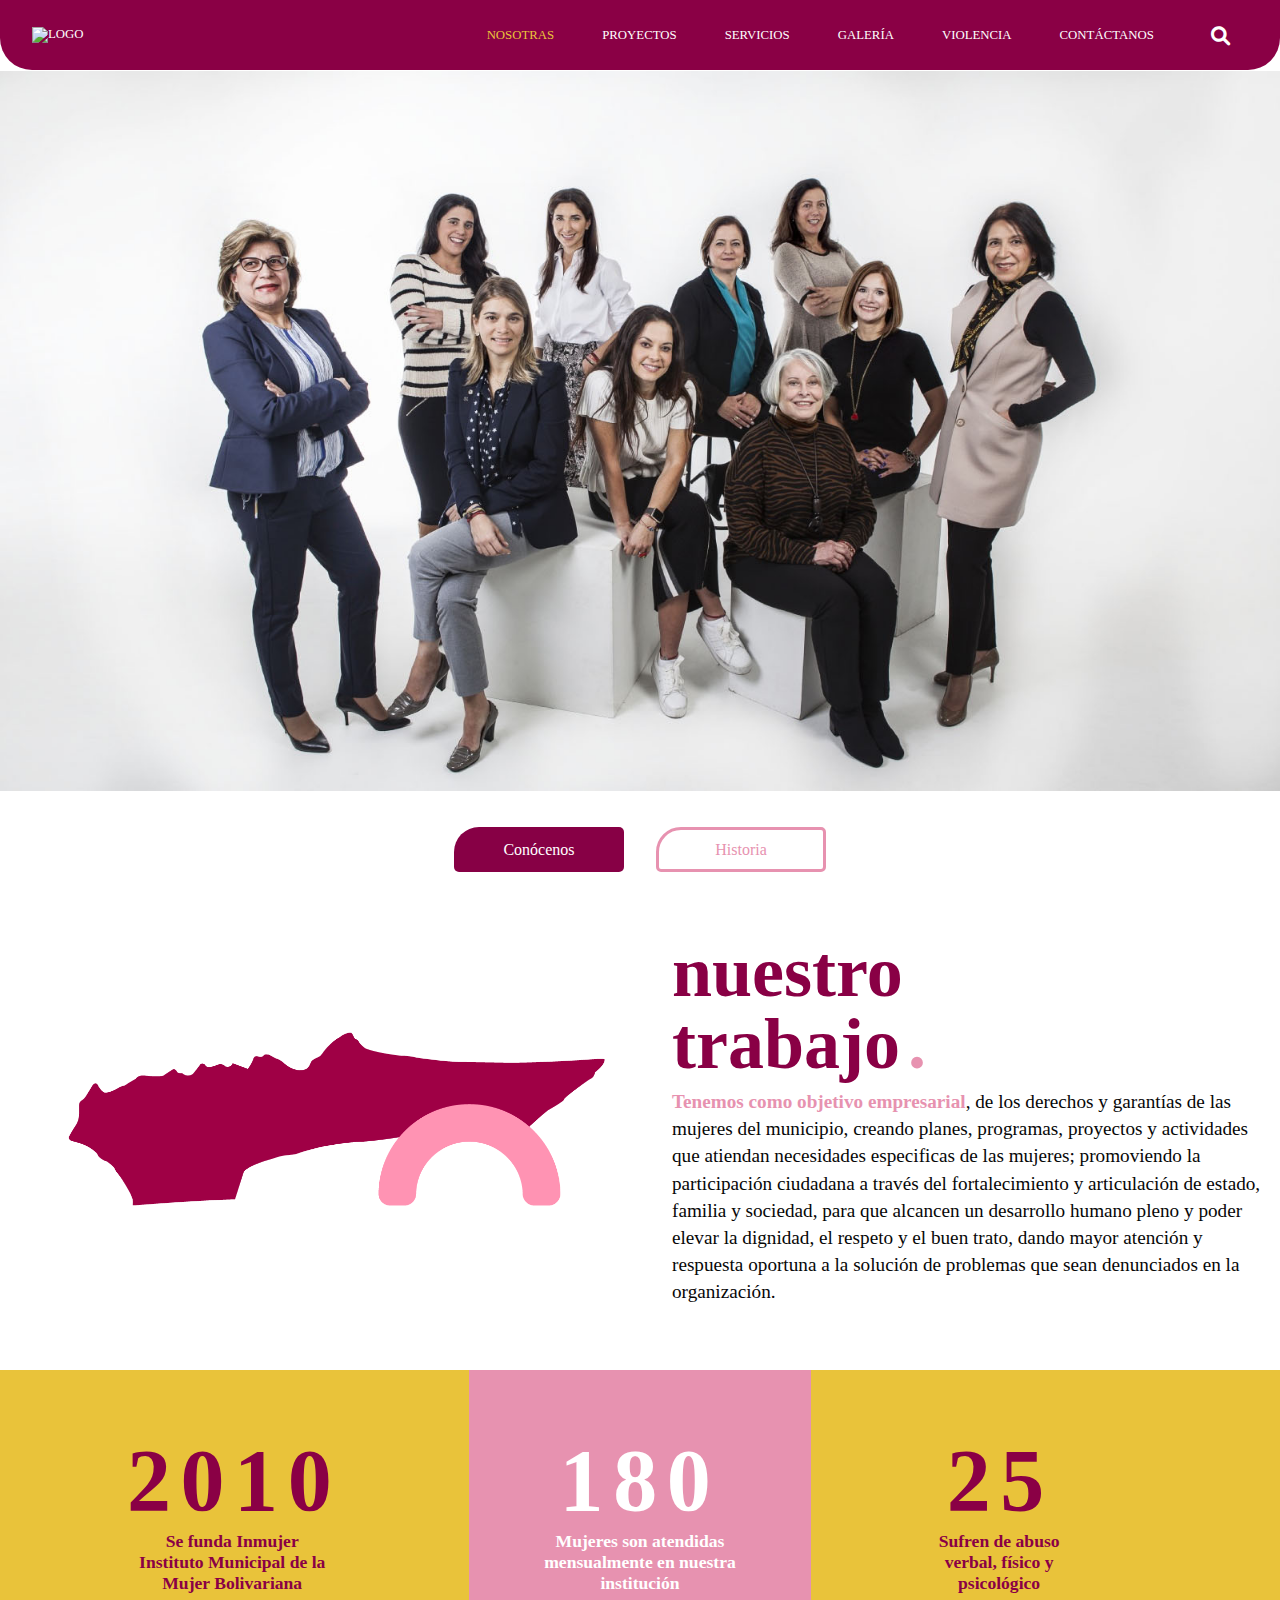
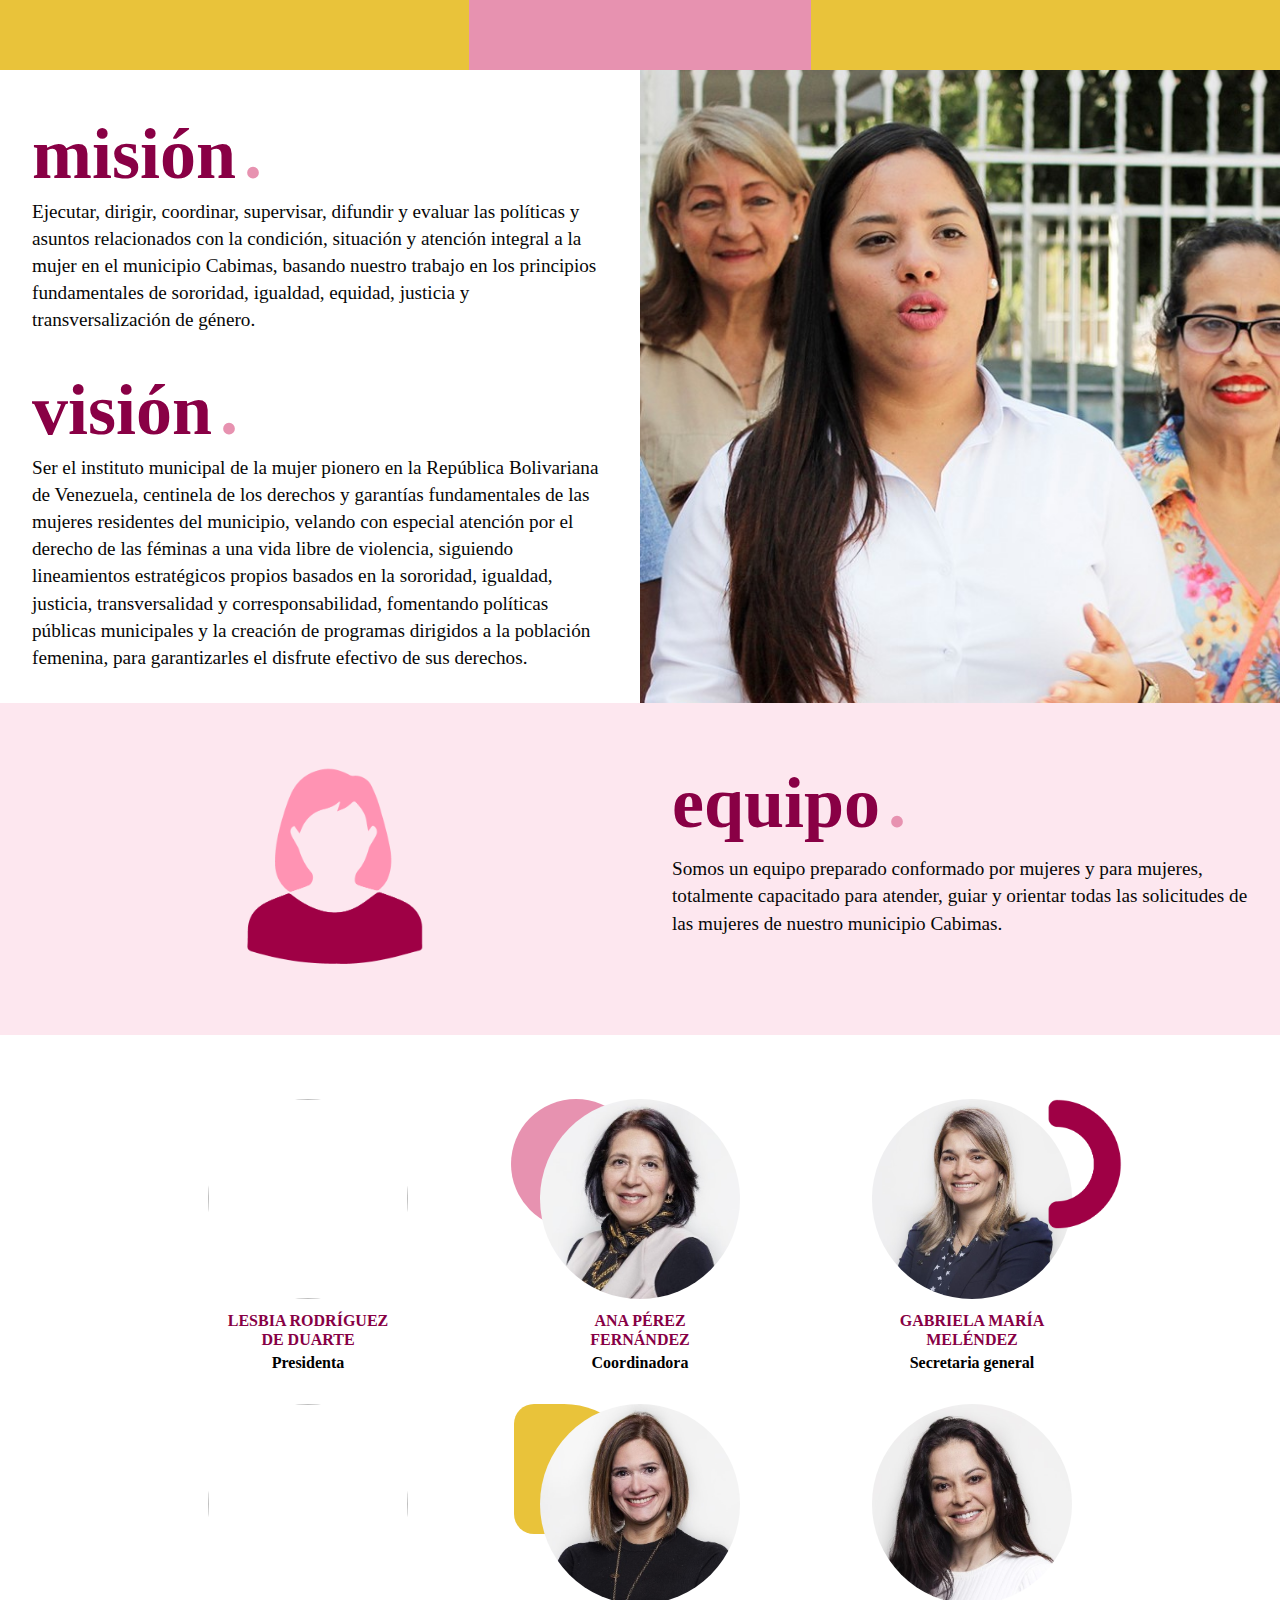
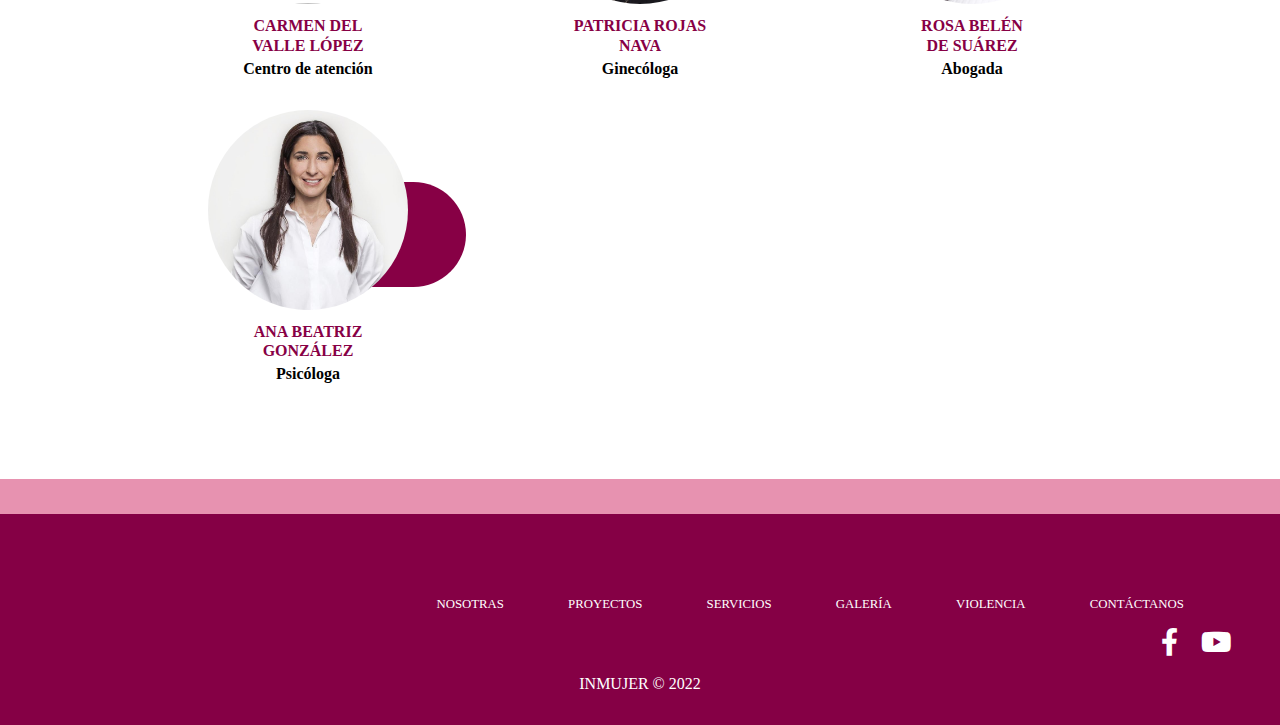
==== commit e19674a1: "Fix" ====
--- a/about.html
+++ b/about.html
@@ -83,17 +83,17 @@
 
           <div class="work-content-text">
             <h2 class="sub-title">
-              Nuestro <span class="down">trabajo <span class="endpoint">.</span></span>
+              Nuestro <span class="down">trabajo<span class="endpoint">.</span></span>
             </h2>
 
             <p class="paragraph">
-              <strong>Tenemos como objetivo empresarial</strong>, velar por el cumplimiento de los
-              derechos y garantías de las mujeres del municipio, creando planes, programas,
-              proyectos y actividades que atiendan necesidades especificas de las mujeres;
-              promoviendo la participación ciudadana a través del fortalecimiento <br />
-              y articulación de estado, familia y sociedad, para que alcancen un desarrollo humano
-              pleno y poder elevar la dignidad, el respeto y el buen trato, dando mayor atención y
-              respuesta oportuna a la solución de problemas que sean denunciados en la organización.
+              <strong>Tenemos como objetivo empresarial</strong>, de los derechos y garantías de las
+              mujeres del municipio, creando planes, programas, proyectos y actividades que atiendan
+              necesidades especificas de las mujeres; promoviendo la participación ciudadana a
+              través del fortalecimiento y articulación de estado, familia y sociedad, para que
+              alcancen un desarrollo humano pleno y poder elevar la dignidad, el respeto y el buen
+              trato, dando mayor atención y respuesta oportuna a la solución de problemas que sean
+              denunciados en la organización.
             </p>
           </div>
         </div>
@@ -102,12 +102,12 @@
       <!-- DATA CARDS -->
       <section class="data-cards">
         <div class="card">
-          <h3>2012</h3>
-
-          <p>
+          <h3>2010</h3>
+
+          <p style="margin-right: 1rem">
             Se funda Inmujer<br />
             Instituto Municipal de la<br />
-            Mujer Bolivarian
+            Mujer Bolivariana
           </p>
         </div>
         <div class="card">
@@ -120,7 +120,7 @@
           </p>
         </div>
         <div class="card">
-          <h3>25</h3>
+          <h3 style="margin-left: 0.5rem">25</h3>
 
           <p>
             Sufren de abuso<br />
@@ -132,31 +132,32 @@
 
       <!-- ENTERPRISE -->
       <section class="enterprise">
-        <div class="enterprise-content-text">
-          <div>
-            <h2 class="sub-title">Misión <span class="endpoint">.</span></h2>
-
-            <p class="paragraph">
-              Ejecutar, dirigir, coordinar, supervisar, difundir y evaluar las políticas y asuntos
-              relacionados con la condición, situación y atención integral a la mujer en el
-              municipio Cabimas, basando nuestro trabajo en los principios fundamentales de
-              sororidad, igualdad, equidad, justicia y transversalización de género.
-            </p>
-          </div>
-
-          <div>
-            <h2 class="sub-title">Visión <span class="endpoint">.</span></h2>
-
-            <p class="paragraph">
-              Ser el instituto municipal de la mujer pionero en la República Bolivariana de
-              Venezuela, centinela de los derechos y garantías fundamentales de las mujeres
-              residentes del municipio, velando con especial atención por el derecho de las féminas
-              a una vida libre de violencia, siguiendo lineamientos estratégicos<br />
-              propios basados en la sororidad, igualdad, justicia, transversalidad y
-              corresponsabilidad, fomentando políticas públicas municipales y la creación de
-              programas dirigidos a la población femenina, para garantizarles el disfrute efectivo
-              de sus derechos.
-            </p>
+        <div class="container">
+          <div class="enterprise-content-text">
+            <div>
+              <h2 class="sub-title">Misión<span class="endpoint">.</span></h2>
+
+              <p class="paragraph">
+                Ejecutar, dirigir, coordinar, supervisar, difundir y evaluar las políticas y asuntos
+                relacionados con la condición, situación y atención integral a la mujer en el
+                municipio Cabimas, basando nuestro trabajo en los principios fundamentales de
+                sororidad, igualdad, equidad, justicia y transversalización de género.
+              </p>
+            </div>
+
+            <div>
+              <h2 class="sub-title">Visión<span class="endpoint">.</span></h2>
+
+              <p class="paragraph">
+                Ser el instituto municipal de la mujer pionero en la República Bolivariana de
+                Venezuela, centinela de los derechos y garantías fundamentales de las mujeres
+                residentes del municipio, velando con especial atención por el derecho de las
+                féminas a una vida libre de violencia, siguiendo lineamientos estratégicos propios
+                basados en la sororidad, igualdad, justicia, transversalidad y corresponsabilidad,
+                fomentando políticas públicas municipales y la creación de programas dirigidos a la
+                población femenina, para garantizarles el disfrute efectivo de sus derechos.
+              </p>
+            </div>
           </div>
         </div>
 
@@ -173,7 +174,7 @@
           </div>
 
           <div class="team-content-text">
-            <h2 class="sub-title">Equipo <span class="endpoint">.</span></h2>
+            <h2 class="sub-title">Equipo<span class="endpoint">.</span></h2>
 
             <p class="paragraph">
               Somos un equipo preparado conformado por mujeres y para mujeres, totalmente capacitado
@@ -209,7 +210,7 @@
             <div class="team-figure team-card-figure-1"></div>
 
             <div class="team-card-image">
-              <img src="./assets/images/home/img-1.jpeg" alt="" />
+              <img src="./assets/images/about/ana.jpeg" alt="" />
             </div>
 
             <div class="team-card-text">
@@ -270,7 +271,7 @@
             <div class="team-figure team-card-figure-4"></div>
 
             <div class="team-card-image">
-              <img src="./assets/images/home/img-4.jpeg" alt="" />
+              <img src="./assets/images/about/patricia.jpeg" alt="" />
             </div>
 
             <div class="team-card-text">
@@ -286,7 +287,7 @@
           <!-- TEAM CARD 6 -->
           <div class="team-card">
             <div class="team-card-image">
-              <img src="./assets/images/home/img-5.jpeg" alt="" />
+              <img src="./assets/images/about/rosa.jpeg" alt="" />
             </div>
 
             <div class="team-card-text">
@@ -319,6 +320,61 @@
           </div>
         </div>
       </section>
+
+      <!-- PINK BAR -->
+      <div class="pink-container"></div>
+
+      <!-- FOOTER -->
+      <footer class="footer">
+        <div class="container">
+          <div class="footer-content-container">
+            <div class="footer-logo">
+              <a href="./index.html"
+                ><img class="logo" src="./assets/images/Logo del instituto.png" alt=""
+              /></a>
+            </div>
+
+            <div class="footer-content">
+              <!-- NAV -->
+              <div>
+                <ul>
+                  <li><a href="./about.html">Nosotras</a></li>
+                  <li><a href="./projects.html">Proyectos</a></li>
+                  <li><a href="./services.html">Servicios</a></li>
+                  <li><a href="./gallery-photos.html">Galería</a></li>
+                  <li><a href="./violence.html">Violencia</a></li>
+                  <li><a href="./contact-us.html">Contáctanos</a></li>
+                </ul>
+              </div>
+
+              <!-- SOCIAL NETWORKS -->
+              <div class="footer-social-networks">
+                <div class="networks-container">
+                  <a
+                    style="text-decoration: none"
+                    href="https://www.facebook.com/immujer1"
+                    target="_blank"
+                  >
+                    <i class="fa-brands fa-facebook-f"></i>
+                  </a>
+
+                  <a
+                    style="text-decoration: none"
+                    href="https://www.youtube.com/channel/UCGyzd1RYzJ5uV1EJ69MFRpQ/videos"
+                    target="_blank"
+                  >
+                    <i class="fa-brands fa-youtube"></i>
+                  </a>
+                </div>
+              </div>
+            </div>
+          </div>
+
+          <div class="footer-derechos">
+            <p>INMUJER © 2022</p>
+          </div>
+        </div>
+      </footer>
     </div>
 
     <script src="./js/main.js"></script>
--- a/css/about.css
+++ b/css/about.css
@@ -57,12 +57,13 @@
 
 .sub-title .endpoint {
   color: #e792b0;
-  font-size: 3rem;
+  font-size: 3.5rem;
+  margin-left: 0.5rem;
 }
 
 .paragraph {
-  margin-top: 1.5rem;
-  line-height: 1.5rem;
+  margin-top: 0.5rem;
+  line-height: 1.7rem;
 
   color: #070707;
   font-family: 'NunitoSans Regular';
@@ -90,7 +91,7 @@
   }
 
   .sub-title .endpoint {
-    font-size: 4rem;
+    font-size: 4.5rem;
   }
 
   .paragraph {
@@ -99,6 +100,16 @@
 
   .btn {
     width: 170px;
+  }
+}
+
+@media screen and (min-width: 1024px) {
+  .paragraph {
+    font-size: 1.2rem;
+  }
+
+  .sub-title {
+    font-size: 4.5rem;
   }
 }
 
@@ -165,8 +176,13 @@
   width: 80%;
 }
 
+.work .paragraph {
+  padding-right: 0.5rem;
+}
+
 .work .paragraph strong {
   color: #e792b0;
+  font-family: 'NunitoSans ExtraBold';
 }
 
 @media screen and (min-width: 768px) {
@@ -216,6 +232,7 @@
   font-size: 1.1rem;
   font-family: 'NunitoSans Regular';
   font-weight: 600;
+  margin-bottom: 1rem;
 }
 
 .data-cards .card:nth-child(1),
@@ -264,11 +281,8 @@
 /* DATA CARD END */
 
 /* ENTERPRISE START */
-.enterprise {
-  position: relative;
-}
-
-.enterprise-content-text {
+
+.enterprise .container {
   padding: 2rem;
 }
 
@@ -277,6 +291,52 @@
 }
 
 .enterprise-content-image img {
+  object-fit: cover;
+  width: 100%;
+}
+
+.enterprise-content-text div:nth-child(2) h2 {
+  margin-top: 2.5rem;
+}
+
+@media screen and (min-width: 768px) {
+  .enterprise {
+    position: relative;
+  }
+
+  .enterprise .container {
+    padding: 0;
+  }
+
+  .enterprise-content-text {
+    width: 50%;
+  }
+
+  .enterprise-content-image {
+    position: absolute;
+    top: 0;
+    bottom: 0;
+    right: 0;
+
+    width: 50%;
+  }
+
+  .enterprise-content-text {
+    padding: 3rem 2rem 2rem 2rem;
+  }
+}
+
+/* .enterprise {
+  position: relative;
+}
+
+
+.enterprise-content-image {
+  display: flex;
+}
+
+.enterprise-content-image img {
+  object-fit: cover;
   width: 100%;
 }
 
@@ -293,25 +353,25 @@
   .enterprise-content-text {
     padding-left: 6%;
   }
-}
-
-@media screen and (min-width: 1024px) {
+} */
+
+/* @media screen and (min-width: 1280px) {
   .enterprise-content-text {
     padding-left: 12%;
   }
-}
-
-@media screen and (min-width: 1280px) {
+} */
+
+/* @media screen and (min-width: 1280px) {
   .enterprise {
-    height: 700px;
-  }
-}
+    height: 680px;
+  }
+} */
 
 /* ENTERPRISE END */
 
 /* TEAM START */
 .team {
-  background: #ffd5e4;
+  background: #fde7ef;
 }
 
 .team .container {
@@ -319,6 +379,10 @@
 
   display: grid;
   gap: 2rem;
+}
+
+.team h2 {
+  margin-bottom: 1rem;
 }
 
 .team-content-image {
@@ -347,7 +411,7 @@
 
 /* TEAM CARDS START */
 .team-cards .container {
-  padding: 4rem 2rem;
+  padding: 4rem 2rem 6rem 2rem;
 
   display: grid;
   gap: 2rem;
@@ -374,6 +438,7 @@
 }
 
 .team-card-image img {
+  object-fit: cover;
   width: 200px;
   height: 200px;
 
@@ -383,8 +448,9 @@
 .team-card h4 {
   margin-top: 0.5rem;
   color: #870045;
-
-  font-size: 0.8rem;
+  line-height: 1.2rem;
+
+  font-size: 1rem;
   font-family: 'NunitoSans Black';
 }
 
@@ -457,3 +523,8 @@
     grid-template-columns: auto auto auto;
   }
 }
+
+.pink-container {
+  background: #e792b0;
+  height: 35px;
+}
